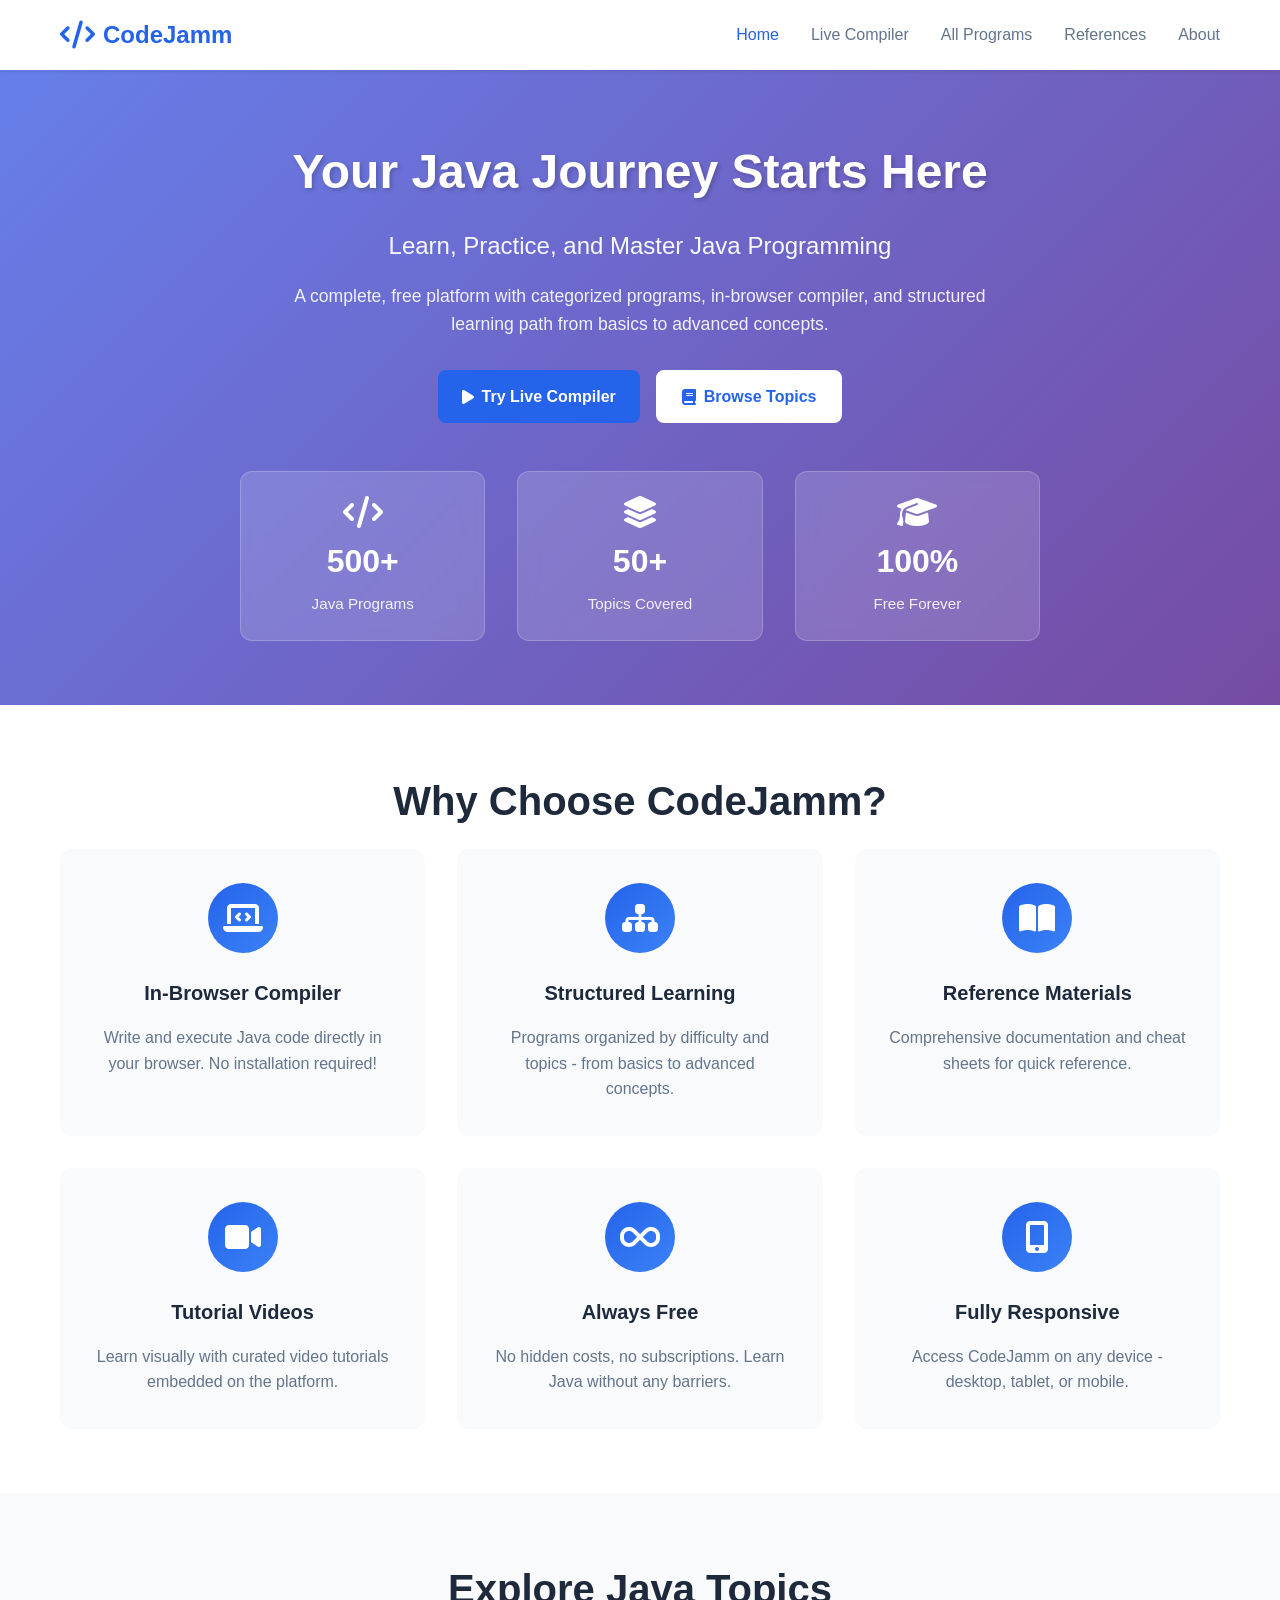
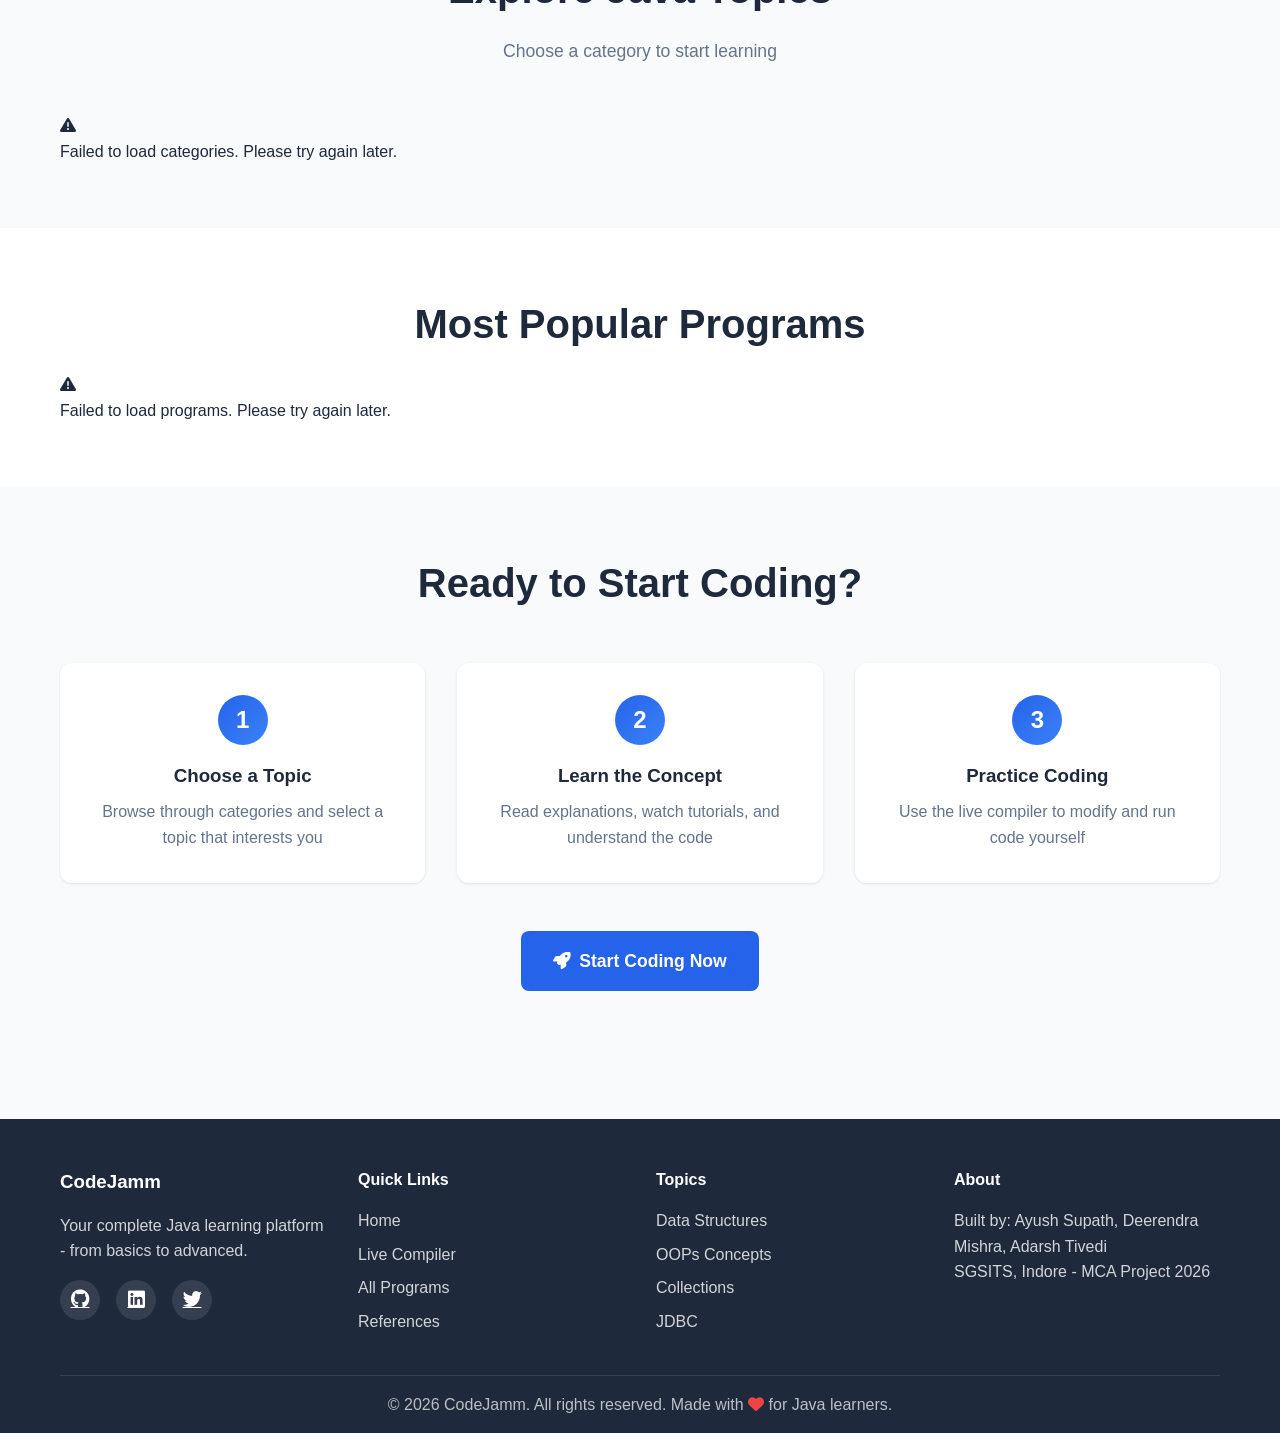
==== frontend/index.html @ 539b36c5 "first commit" ====
<!DOCTYPE html>
<html lang="en">
<head>
    <meta charset="UTF-8">
    <meta name="viewport" content="width=device-width, initial-scale=1.0">
    <title>CodeJamm - Your Java Journey Starts Here</title>
    <link rel="stylesheet" href="css/style.css">
    <link rel="stylesheet" href="https://cdnjs.cloudflare.com/ajax/libs/font-awesome/6.4.0/css/all.min.css">
</head>
<body>
    <!-- Navigation Bar -->
    <nav class="navbar">
        <div class="container">
            <div class="nav-brand">
                <i class="fas fa-code"></i>
                <span>CodeJamm</span>
            </div>
            <ul class="nav-menu">
                <li><a href="index.html" class="active">Home</a></li>
                <li><a href="compiler.html">Live Compiler</a></li>
                <li><a href="programs.html">All Programs</a></li>
                <li><a href="references.html">References</a></li>
                <li><a href="about.html">About</a></li>
            </ul>
            <div class="mobile-menu-toggle">
                <i class="fas fa-bars"></i>
            </div>
        </div>
    </nav>

    <!-- Hero Section -->
    <section class="hero">
        <div class="container">
            <div class="hero-content">
                <h1>Your Java Journey Starts Here</h1>
                <p class="hero-subtitle">Learn, Practice, and Master Java Programming</p>
                <p class="hero-description">
                    A complete, free platform with categorized programs, in-browser compiler, 
                    and structured learning path from basics to advanced concepts.
                </p>
                <div class="hero-buttons">
                    <a href="compiler.html" class="btn btn-primary">
                        <i class="fas fa-play"></i> Try Live Compiler
                    </a>
                    <a href="#categories" class="btn btn-secondary">
                        <i class="fas fa-book"></i> Browse Topics
                    </a>
                </div>
            </div>
            <div class="hero-stats">
                <div class="stat-card">
                    <i class="fas fa-code"></i>
                    <h3 id="total-programs">500+</h3>
                    <p>Java Programs</p>
                </div>
                <div class="stat-card">
                    <i class="fas fa-layer-group"></i>
                    <h3 id="total-topics">50+</h3>
                    <p>Topics Covered</p>
                </div>
                <div class="stat-card">
                    <i class="fas fa-graduation-cap"></i>
                    <h3>100%</h3>
                    <p>Free Forever</p>
                </div>
            </div>
        </div>
    </section>

    <!-- Features Section -->
    <section class="features">
        <div class="container">
            <h2 class="section-title">Why Choose CodeJamm?</h2>
            <div class="features-grid">
                <div class="feature-card">
                    <div class="feature-icon">
                        <i class="fas fa-laptop-code"></i>
                    </div>
                    <h3>In-Browser Compiler</h3>
                    <p>Write and execute Java code directly in your browser. No installation required!</p>
                </div>
                <div class="feature-card">
                    <div class="feature-icon">
                        <i class="fas fa-sitemap"></i>
                    </div>
                    <h3>Structured Learning</h3>
                    <p>Programs organized by difficulty and topics - from basics to advanced concepts.</p>
                </div>
                <div class="feature-card">
                    <div class="feature-icon">
                        <i class="fas fa-book-open"></i>
                    </div>
                    <h3>Reference Materials</h3>
                    <p>Comprehensive documentation and cheat sheets for quick reference.</p>
                </div>
                <div class="feature-card">
                    <div class="feature-icon">
                        <i class="fas fa-video"></i>
                    </div>
                    <h3>Tutorial Videos</h3>
                    <p>Learn visually with curated video tutorials embedded on the platform.</p>
                </div>
                <div class="feature-card">
                    <div class="feature-icon">
                        <i class="fas fa-infinity"></i>
                    </div>
                    <h3>Always Free</h3>
                    <p>No hidden costs, no subscriptions. Learn Java without any barriers.</p>
                </div>
                <div class="feature-card">
                    <div class="feature-icon">
                        <i class="fas fa-mobile-alt"></i>
                    </div>
                    <h3>Fully Responsive</h3>
                    <p>Access CodeJamm on any device - desktop, tablet, or mobile.</p>
                </div>
            </div>
        </div>
    </section>

    <!-- Categories Section -->
    <section id="categories" class="categories">
        <div class="container">
            <h2 class="section-title">Explore Java Topics</h2>
            <p class="section-subtitle">Choose a category to start learning</p>
            <div class="categories-grid" id="categories-container">
                <!-- Categories will be loaded dynamically -->
                <div class="loading">
                    <i class="fas fa-spinner fa-spin"></i> Loading categories...
                </div>
            </div>
        </div>
    </section>

    <!-- Popular Programs Section -->
    <section class="popular-programs">
        <div class="container">
            <h2 class="section-title">Most Popular Programs</h2>
            <div class="programs-grid" id="popular-programs">
                <!-- Programs will be loaded dynamically -->
                <div class="loading">
                    <i class="fas fa-spinner fa-spin"></i> Loading programs...
                </div>
            </div>
        </div>
    </section>

    <!-- Quick Start Section -->
    <section class="quick-start">
        <div class="container">
            <h2 class="section-title">Ready to Start Coding?</h2>
            <div class="quick-start-content">
                <div class="quick-start-steps">
                    <div class="step">
                        <div class="step-number">1</div>
                        <h3>Choose a Topic</h3>
                        <p>Browse through categories and select a topic that interests you</p>
                    </div>
                    <div class="step">
                        <div class="step-number">2</div>
                        <h3>Learn the Concept</h3>
                        <p>Read explanations, watch tutorials, and understand the code</p>
                    </div>
                    <div class="step">
                        <div class="step-number">3</div>
                        <h3>Practice Coding</h3>
                        <p>Use the live compiler to modify and run code yourself</p>
                    </div>
                </div>
                <a href="compiler.html" class="btn btn-large btn-primary">
                    <i class="fas fa-rocket"></i> Start Coding Now
                </a>
            </div>
        </div>
    </section>

    <!-- Footer -->
    <footer class="footer">
        <div class="container">
            <div class="footer-content">
                <div class="footer-section">
                    <h3>CodeJamm</h3>
                    <p>Your complete Java learning platform - from basics to advanced.</p>
                    <div class="footer-social">
                        <a href="#"><i class="fab fa-github"></i></a>
                        <a href="#"><i class="fab fa-linkedin"></i></a>
                        <a href="#"><i class="fab fa-twitter"></i></a>
                    </div>
                </div>
                <div class="footer-section">
                    <h4>Quick Links</h4>
                    <ul>
                        <li><a href="index.html">Home</a></li>
                        <li><a href="compiler.html">Live Compiler</a></li>
                        <li><a href="programs.html">All Programs</a></li>
                        <li><a href="references.html">References</a></li>
                    </ul>
                </div>
                <div class="footer-section">
                    <h4>Topics</h4>
                    <ul>
                        <li><a href="#">Data Structures</a></li>
                        <li><a href="#">OOPs Concepts</a></li>
                        <li><a href="#">Collections</a></li>
                        <li><a href="#">JDBC</a></li>
                    </ul>
                </div>
                <div class="footer-section">
                    <h4>About</h4>
                    <p>Built by: Ayush Supath, Deerendra Mishra, Adarsh Tivedi</p>
                    <p>SGSITS, Indore - MCA Project 2026</p>
                </div>
            </div>
            <div class="footer-bottom">
                <p>&copy; 2026 CodeJamm. All rights reserved. Made with <i class="fas fa-heart"></i> for Java learners.</p>
            </div>
        </div>
    </footer>

    <script src="js/config.js"></script>
    <script src="js/api.js"></script>
    <script src="js/home.js"></script>
</body>
</html>
---- frontend/css/style.css ----
/* CodeJamm - Main Stylesheet */

/* CSS Variables */
:root {
    --primary-color: #2563eb;
    --primary-dark: #1d4ed8;
    --primary-light: #3b82f6;
    --secondary-color: #10b981;
    --secondary-dark: #059669;
    --accent-color: #f59e0b;
    --bg-color: #f8fafc;
    --card-bg: #ffffff;
    --text-primary: #1e293b;
    --text-secondary: #64748b;
    --border-color: #e2e8f0;
    --shadow-sm: 0 1px 3px rgba(0, 0, 0, 0.1);
    --shadow-md: 0 4px 6px rgba(0, 0, 0, 0.1);
    --shadow-lg: 0 10px 15px rgba(0, 0, 0, 0.1);
    --transition: all 0.3s ease;
}

/* Reset and Base Styles */
* {
    margin: 0;
    padding: 0;
    box-sizing: border-box;
}

body {
    font-family: 'Inter', -apple-system, BlinkMacSystemFont, 'Segoe UI', Roboto, sans-serif;
    line-height: 1.6;
    color: var(--text-primary);
    background-color: var(--bg-color);
}

.container {
    max-width: 1200px;
    margin: 0 auto;
    padding: 0 20px;
}

/* Navigation Bar */
.navbar {
    background: var(--card-bg);
    box-shadow: var(--shadow-sm);
    position: sticky;
    top: 0;
    z-index: 1000;
    padding: 1rem 0;
}

.navbar .container {
    display: flex;
    justify-content: space-between;
    align-items: center;
}

.nav-brand {
    display: flex;
    align-items: center;
    gap: 0.5rem;
    font-size: 1.5rem;
    font-weight: 700;
    color: var(--primary-color);
}

.nav-brand i {
    font-size: 1.75rem;
}

.nav-menu {
    display: flex;
    list-style: none;
    gap: 2rem;
}

.nav-menu a {
    text-decoration: none;
    color: var(--text-secondary);
    font-weight: 500;
    transition: var(--transition);
}

.nav-menu a:hover,
.nav-menu a.active {
    color: var(--primary-color);
}

.mobile-menu-toggle {
    display: none;
    font-size: 1.5rem;
    cursor: pointer;
    color: var(--text-primary);
}

/* Hero Section */
.hero {
    background: linear-gradient(135deg, #667eea 0%, #764ba2 100%);
    color: white;
    padding: 4rem 0;
    text-align: center;
}

.hero-content h1 {
    font-size: 3rem;
    font-weight: 800;
    margin-bottom: 1rem;
    text-shadow: 2px 2px 4px rgba(0, 0, 0, 0.2);
}

.hero-subtitle {
    font-size: 1.5rem;
    margin-bottom: 1rem;
    opacity: 0.95;
}

.hero-description {
    font-size: 1.1rem;
    max-width: 700px;
    margin: 0 auto 2rem;
    opacity: 0.9;
}

.hero-buttons {
    display: flex;
    gap: 1rem;
    justify-content: center;
    margin-bottom: 3rem;
}

.hero-stats {
    display: grid;
    grid-template-columns: repeat(3, 1fr);
    gap: 2rem;
    max-width: 800px;
    margin: 0 auto;
}

.stat-card {
    background: rgba(255, 255, 255, 0.15);
    backdrop-filter: blur(10px);
    padding: 1.5rem;
    border-radius: 12px;
    border: 1px solid rgba(255, 255, 255, 0.2);
}

.stat-card i {
    font-size: 2rem;
    margin-bottom: 0.5rem;
}

.stat-card h3 {
    font-size: 2rem;
    font-weight: 700;
    margin-bottom: 0.25rem;
}

.stat-card p {
    font-size: 0.95rem;
    opacity: 0.9;
}

/* Buttons */
.btn {
    display: inline-flex;
    align-items: center;
    gap: 0.5rem;
    padding: 0.75rem 1.5rem;
    border: none;
    border-radius: 8px;
    font-size: 1rem;
    font-weight: 600;
    cursor: pointer;
    transition: var(--transition);
    text-decoration: none;
}

.btn-primary {
    background: var(--primary-color);
    color: white;
}

.btn-primary:hover {
    background: var(--primary-dark);
    transform: translateY(-2px);
    box-shadow: var(--shadow-md);
}

.btn-secondary {
    background: white;
    color: var(--primary-color);
    border: 2px solid white;
}

.btn-secondary:hover {
    background: transparent;
    color: white;
}

.btn-success {
    background: var(--secondary-color);
    color: white;
}

.btn-success:hover {
    background: var(--secondary-dark);
}

.btn-sm {
    padding: 0.5rem 1rem;
    font-size: 0.9rem;
}

.btn-xs {
    padding: 0.25rem 0.75rem;
    font-size: 0.85rem;
}

.btn-large {
    padding: 1rem 2rem;
    font-size: 1.1rem;
}

/* Section Titles */
.section-title {
    font-size: 2.5rem;
    font-weight: 700;
    text-align: center;
    margin-bottom: 1rem;
    color: var(--text-primary);
}

.section-subtitle {
    text-align: center;
    color: var(--text-secondary);
    font-size: 1.1rem;
    margin-bottom: 3rem;
}

/* Features Section */
.features {
    padding: 4rem 0;
    background: white;
}

.features-grid {
    display: grid;
    grid-template-columns: repeat(3, 1fr);
    gap: 2rem;
}

.feature-card {
    padding: 2rem;
    background: var(--bg-color);
    border-radius: 12px;
    text-align: center;
    transition: var(--transition);
    border: 2px solid transparent;
}

.feature-card:hover {
    transform: translateY(-5px);
    box-shadow: var(--shadow-lg);
    border-color: var(--primary-color);
}

.feature-icon {
    width: 70px;
    height: 70px;
    background: linear-gradient(135deg, var(--primary-color), var(--primary-light));
    border-radius: 50%;
    display: flex;
    align-items: center;
    justify-content: center;
    margin: 0 auto 1.5rem;
    color: white;
    font-size: 2rem;
}

.feature-card h3 {
    font-size: 1.25rem;
    margin-bottom: 1rem;
    color: var(--text-primary);
}

.feature-card p {
    color: var(--text-secondary);
    line-height: 1.6;
}

/* Categories Section */
.categories {
    padding: 4rem 0;
}

.categories-grid {
    display: grid;
    grid-template-columns: repeat(auto-fill, minmax(280px, 1fr));
    gap: 1.5rem;
}

.category-card {
    background: white;
    padding: 1.5rem;
    border-radius: 12px;
    box-shadow: var(--shadow-sm);
    transition: var(--transition);
    cursor: pointer;
    border: 2px solid transparent;
}

.category-card:hover {
    transform: translateY(-3px);
    box-shadow: var(--shadow-md);
    border-color: var(--primary-color);
}

.category-header {
    display: flex;
    align-items: center;
    gap: 1rem;
    margin-bottom: 1rem;
}

.category-icon {
    width: 50px;
    height: 50px;
    background: linear-gradient(135deg, var(--primary-color), var(--primary-light));
    border-radius: 10px;
    display: flex;
    align-items: center;
    justify-content: center;
    color: white;
    font-size: 1.5rem;
}

.category-card h3 {
    font-size: 1.2rem;
    color: var(--text-primary);
}

.category-card p {
    color: var(--text-secondary);
    font-size: 0.95rem;
    line-height: 1.5;
}

/* Programs Grid */
.programs-grid {
    display: grid;
    grid-template-columns: repeat(auto-fill, minmax(300px, 1fr));
    gap: 1.5rem;
}

.program-card {
    background: white;
    padding: 1.5rem;
    border-radius: 12px;
    box-shadow: var(--shadow-sm);
    transition: var(--transition);
    cursor: pointer;
}

.program-card:hover {
    transform: translateY(-3px);
    box-shadow: var(--shadow-md);
}

.program-header {
    margin-bottom: 1rem;
}

.program-card h3 {
    font-size: 1.1rem;
    color: var(--text-primary);
    margin-bottom: 0.5rem;
}

.program-badge {
    display: inline-block;
    padding: 0.25rem 0.75rem;
    border-radius: 20px;
    font-size: 0.75rem;
    font-weight: 600;
    text-transform: uppercase;
}

.badge-easy {
    background: #dcfce7;
    color: #166534;
}

.badge-moderate {
    background: #fef3c7;
    color: #92400e;
}

.badge-advanced {
    background: #fee2e2;
    color: #991b1b;
}

.program-card p {
    color: var(--text-secondary);
    font-size: 0.9rem;
    line-height: 1.5;
    margin-bottom: 1rem;
}

.program-footer {
    display: flex;
    justify-content: space-between;
    align-items: center;
    font-size: 0.85rem;
    color: var(--text-secondary);
}

/* Popular Programs */
.popular-programs {
    padding: 4rem 0;
    background: white;
}

/* Quick Start */
.quick-start {
    padding: 4rem 0;
    text-align: center;
}

.quick-start-steps {
    display: grid;
    grid-template-columns: repeat(3, 1fr);
    gap: 2rem;
    margin: 3rem 0;
}

.step {
    padding: 2rem;
    background: white;
    border-radius: 12px;
    box-shadow: var(--shadow-sm);
}

.step-number {
    width: 50px;
    height: 50px;
    background: linear-gradient(135deg, var(--primary-color), var(--primary-light));
    color: white;
    border-radius: 50%;
    display: flex;
    align-items: center;
    justify-content: center;
    font-size: 1.5rem;
    font-weight: 700;
    margin: 0 auto 1rem;
}

.step h3 {
    margin-bottom: 0.5rem;
    color: var(--text-primary);
}

.step p {
    color: var(--text-secondary);
}

/* Loading State */
.loading {
    text-align: center;
    padding: 3rem;
    color: var(--text-secondary);
    font-size: 1.1rem;
}

.loading i {
    font-size: 2rem;
    margin-bottom: 1rem;
    display: block;
}

/* Footer */
.footer {
    background: var(--text-primary);
    color: white;
    padding: 3rem 0 1rem;
    margin-top: 4rem;
}

.footer-content {
    display: grid;
    grid-template-columns: repeat(4, 1fr);
    gap: 2rem;
    margin-bottom: 2rem;
}

.footer-section h3,
.footer-section h4 {
    margin-bottom: 1rem;
    color: white;
}

.footer-section p {
    color: rgba(255, 255, 255, 0.8);
    line-height: 1.6;
}

.footer-section ul {
    list-style: none;
}

.footer-section ul li {
    margin-bottom: 0.5rem;
}

.footer-section ul li a {
    color: rgba(255, 255, 255, 0.8);
    text-decoration: none;
    transition: var(--transition);
}

.footer-section ul li a:hover {
    color: var(--primary-light);
}

.footer-social {
    display: flex;
    gap: 1rem;
    margin-top: 1rem;
}

.footer-social a {
    width: 40px;
    height: 40px;
    background: rgba(255, 255, 255, 0.1);
    border-radius: 50%;
    display: flex;
    align-items: center;
    justify-content: center;
    color: white;
    font-size: 1.2rem;
    transition: var(--transition);
}

.footer-social a:hover {
    background: var(--primary-color);
    transform: translateY(-3px);
}

.footer-bottom {
    border-top: 1px solid rgba(255, 255, 255, 0.1);
    padding-top: 1rem;
    text-align: center;
    color: rgba(255, 255, 255, 0.7);
}

.footer-bottom i {
    color: #ef4444;
}

/* Responsive Design */
@media (max-width: 768px) {
    .nav-menu {
        display: none;
    }
    
    .mobile-menu-toggle {
        display: block;
    }
    
    .hero-content h1 {
        font-size: 2rem;
    }
    
    .hero-stats {
        grid-template-columns: 1fr;
        gap: 1rem;
    }
    
    .hero-buttons {
        flex-direction: column;
    }
    
    .features-grid {
        grid-template-columns: 1fr;
    }
    
    .categories-grid {
        grid-template-columns: 1fr;
    }
    
    .programs-grid {
        grid-template-columns: 1fr;
    }
    
    .quick-start-steps {
        grid-template-columns: 1fr;
    }
    
    .footer-content {
        grid-template-columns: 1fr;
    }
}
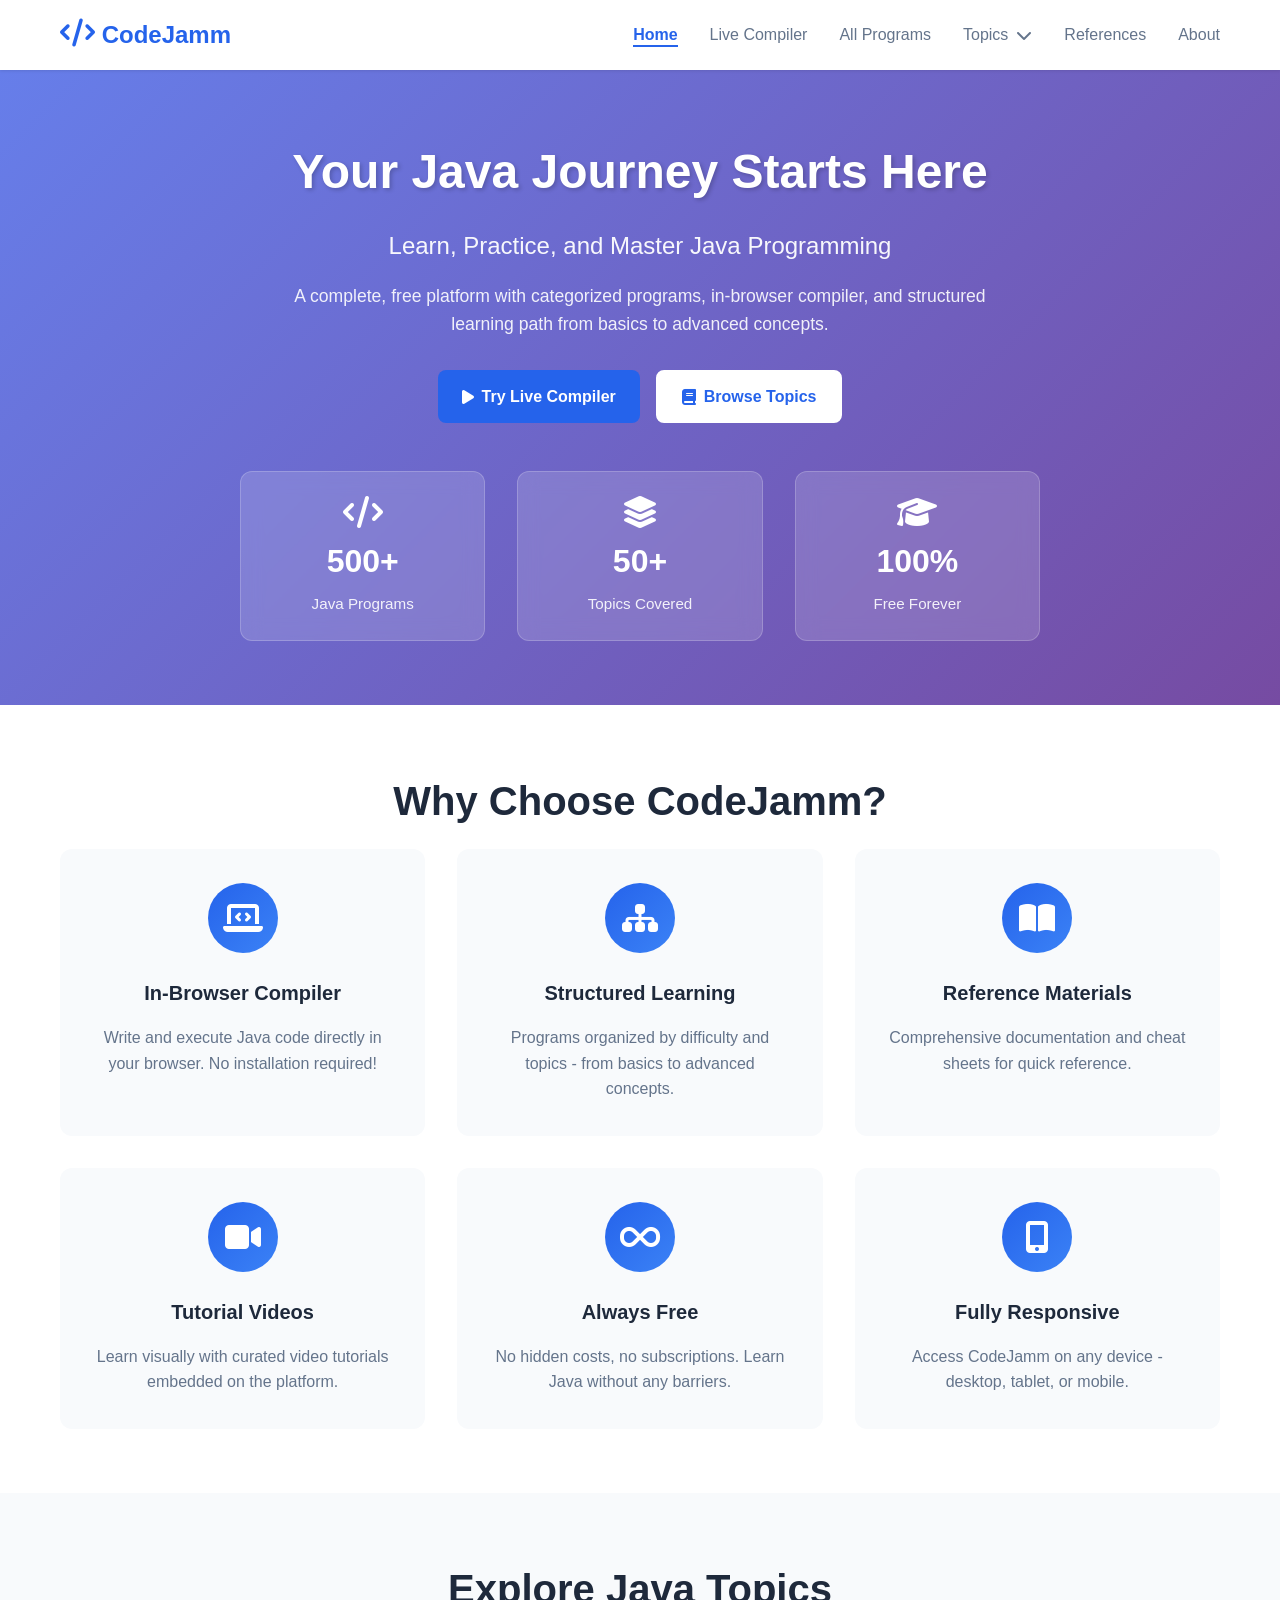
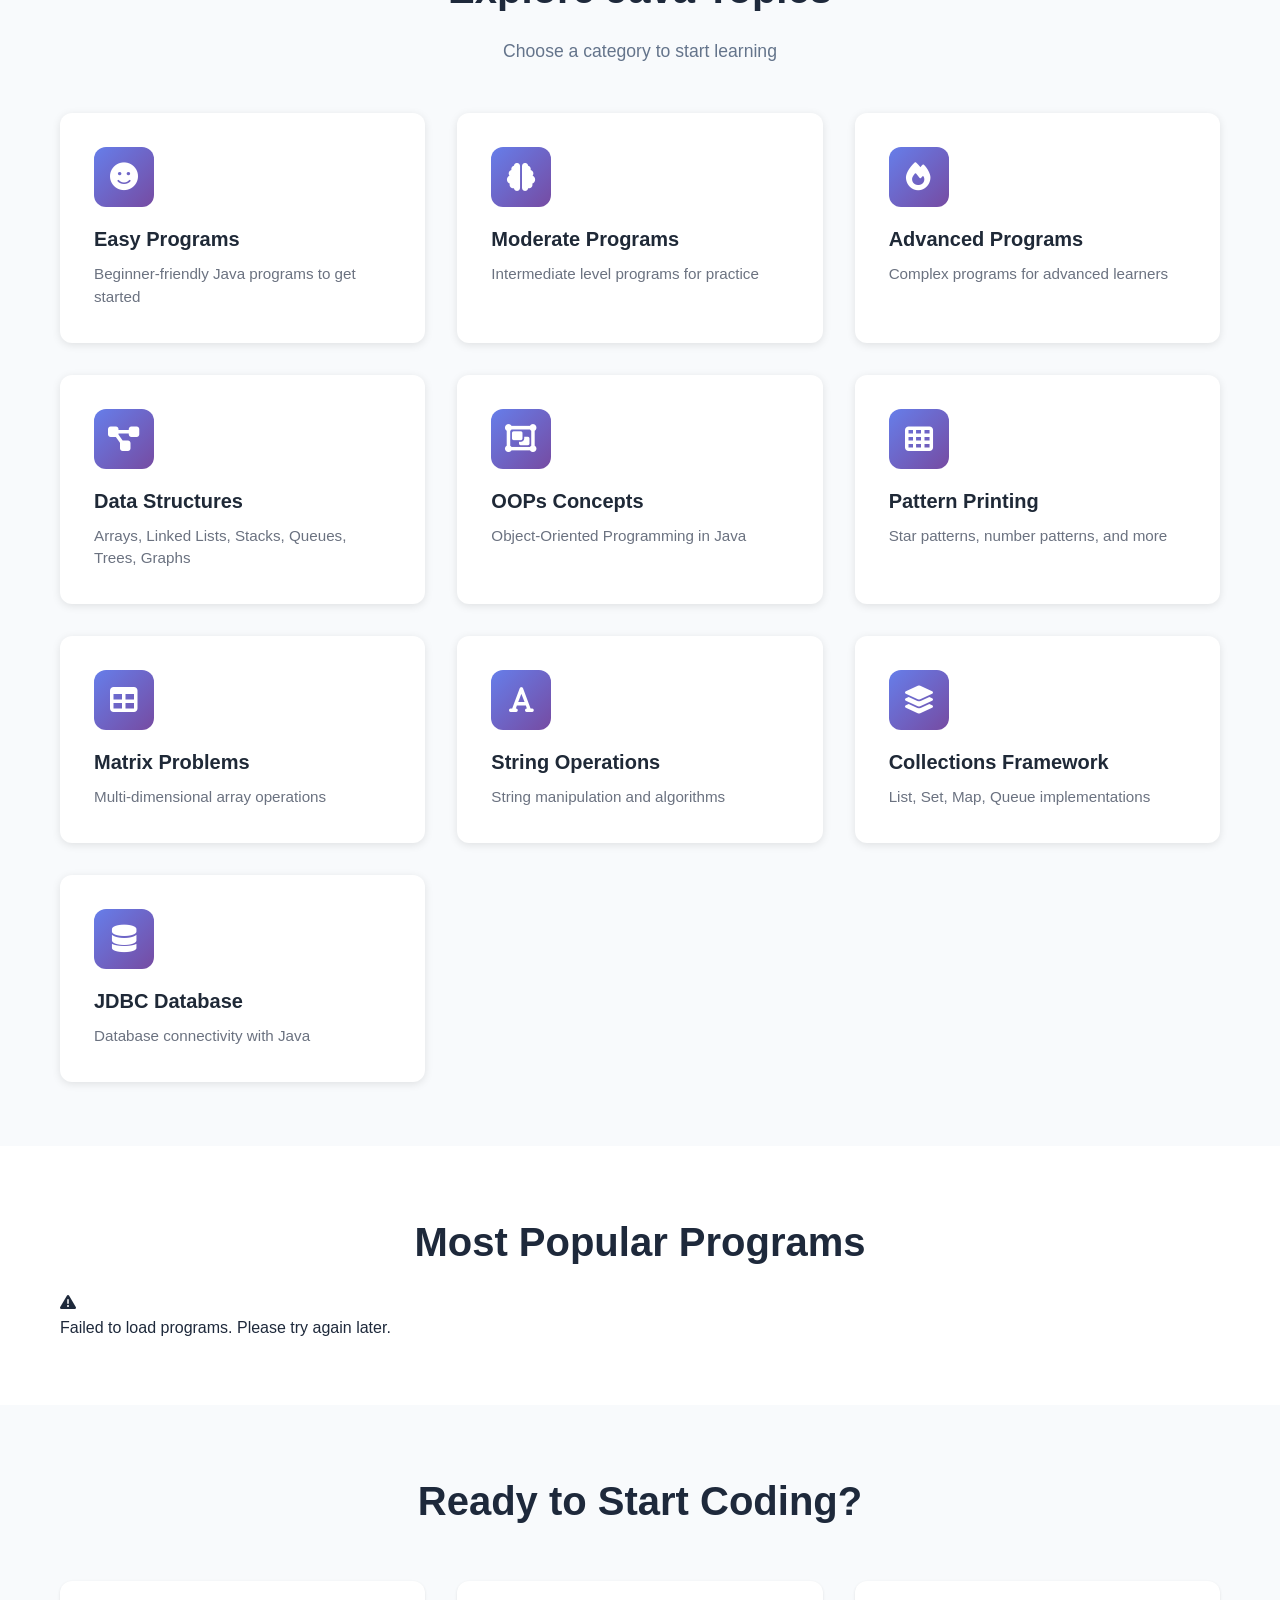
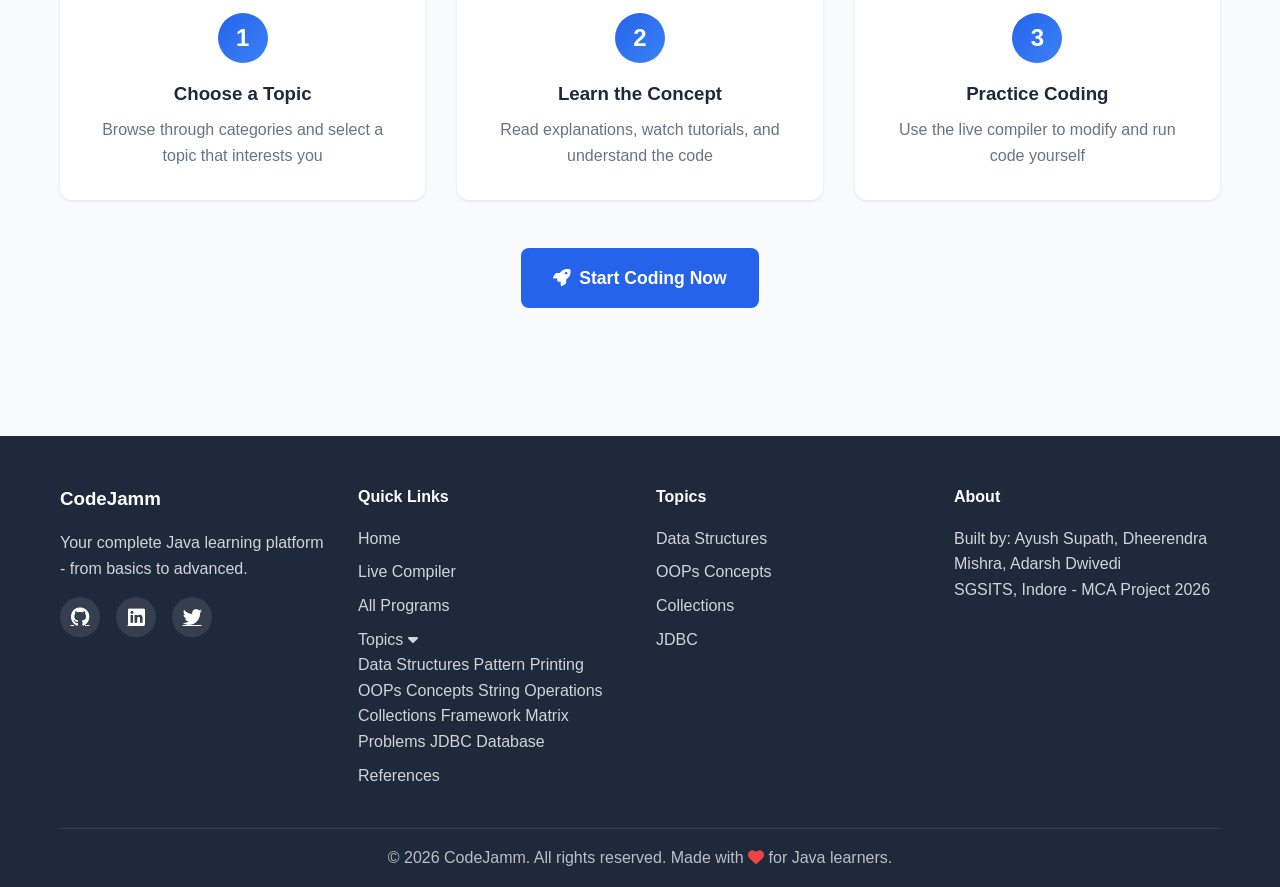
==== commit 287a9140: "Bhai hogya change badi mehnat lagi" ====
--- a/frontend/index.html
+++ b/frontend/index.html
@@ -1,5 +1,6 @@
 <!DOCTYPE html>
 <html lang="en">
+
 <head>
     <meta charset="UTF-8">
     <meta name="viewport" content="width=device-width, initial-scale=1.0">
@@ -7,24 +8,48 @@
     <link rel="stylesheet" href="css/style.css">
     <link rel="stylesheet" href="https://cdnjs.cloudflare.com/ajax/libs/font-awesome/6.4.0/css/all.min.css">
 </head>
+
 <body>
     <!-- Navigation Bar -->
     <nav class="navbar">
         <div class="container">
             <div class="nav-brand">
-                <i class="fas fa-code"></i>
-                <span>CodeJamm</span>
-            </div>
+                <a href="index.html" style="color: inherit; text-decoration: none;">
+                    <i class="fas fa-code"></i> CodeJamm
+                </a>
+            </div>
+
             <ul class="nav-menu">
-                <li><a href="index.html" class="active">Home</a></li>
+                <li><a href="index.html">Home</a></li>
+
                 <li><a href="compiler.html">Live Compiler</a></li>
+
                 <li><a href="programs.html">All Programs</a></li>
+
+                <li class="dropdown">
+                    <a href="#" class="dropdown-toggle">
+                        Topics <i class="fas fa-chevron-down"></i>
+                    </a>
+                    <ul class="dropdown-menu">
+                        <li><a href="data-structures.html">Data Structures</a></li>
+                        <li><a href="patterns.html">Pattern Printing</a></li>
+                        <li><a href="oops.html">OOPs Concepts</a></li>
+                        <li><a href="strings.html">String Operations</a></li>
+                        <li><a href="collections.html">Collections Framework</a></li>
+                        <li><a href="matrix.html">Matrix Problems</a></li>
+                        <li><a href="jdbc.html">JDBC Database</a></li>
+                    </ul>
+                </li>
+
                 <li><a href="references.html">References</a></li>
+
                 <li><a href="about.html">About</a></li>
             </ul>
-            <div class="mobile-menu-toggle">
+
+            <button class="mobile-menu-toggle"
+                style="background:none; border:none; font-size:1.5rem; color:var(--text-primary); cursor:pointer;">
                 <i class="fas fa-bars"></i>
-            </div>
+            </button>
         </div>
     </nav>
 
@@ -35,7 +60,7 @@
                 <h1>Your Java Journey Starts Here</h1>
                 <p class="hero-subtitle">Learn, Practice, and Master Java Programming</p>
                 <p class="hero-description">
-                    A complete, free platform with categorized programs, in-browser compiler, 
+                    A complete, free platform with categorized programs, in-browser compiler,
                     and structured learning path from basics to advanced concepts.
                 </p>
                 <div class="hero-buttons">
@@ -123,11 +148,97 @@
         <div class="container">
             <h2 class="section-title">Explore Java Topics</h2>
             <p class="section-subtitle">Choose a category to start learning</p>
-            <div class="categories-grid" id="categories-container">
-                <!-- Categories will be loaded dynamically -->
-                <div class="loading">
-                    <i class="fas fa-spinner fa-spin"></i> Loading categories...
-                </div>
+
+            <div class="categories-grid">
+                <!-- Easy Programs Card -->
+                <a href="programs.html?difficulty=EASY" class="category-card">
+                    <div class="category-icon">
+                        <i class="fas fa-smile"></i>
+                    </div>
+                    <h3>Easy Programs</h3>
+                    <p>Beginner-friendly Java programs to get started</p>
+                </a>
+
+                <!-- Moderate Programs Card -->
+                <a href="programs.html?difficulty=MODERATE" class="category-card">
+                    <div class="category-icon">
+                        <i class="fas fa-brain"></i>
+                    </div>
+                    <h3>Moderate Programs</h3>
+                    <p>Intermediate level programs for practice</p>
+                </a>
+
+                <!-- Advanced Programs Card -->
+                <a href="programs.html?difficulty=ADVANCED" class="category-card">
+                    <div class="category-icon">
+                        <i class="fas fa-fire"></i>
+                    </div>
+                    <h3>Advanced Programs</h3>
+                    <p>Complex programs for advanced learners</p>
+                </a>
+
+                <!-- Data Structures Card -->
+                <a href="data-structures.html" class="category-card">
+                    <div class="category-icon">
+                        <i class="fas fa-project-diagram"></i>
+                    </div>
+                    <h3>Data Structures</h3>
+                    <p>Arrays, Linked Lists, Stacks, Queues, Trees, Graphs</p>
+                </a>
+
+                <!-- OOPs Concepts Card -->
+                <a href="oops.html" class="category-card">
+                    <div class="category-icon">
+                        <i class="fas fa-object-group"></i>
+                    </div>
+                    <h3>OOPs Concepts</h3>
+                    <p>Object-Oriented Programming in Java</p>
+                </a>
+
+                <!-- Pattern Printing Card -->
+                <a href="patterns.html" class="category-card">
+                    <div class="category-icon">
+                        <i class="fas fa-th"></i>
+                    </div>
+                    <h3>Pattern Printing</h3>
+                    <p>Star patterns, number patterns, and more</p>
+                </a>
+
+                <!-- Matrix Problems Card -->
+                <a href="matrix.html" class="category-card">
+                    <div class="category-icon">
+                        <i class="fas fa-table"></i>
+                    </div>
+                    <h3>Matrix Problems</h3>
+                    <p>Multi-dimensional array operations</p>
+                </a>
+
+                <!-- String Operations Card -->
+                <a href="strings.html" class="category-card">
+                    <div class="category-icon">
+                        <i class="fas fa-font"></i>
+                    </div>
+                    <h3>String Operations</h3>
+                    <p>String manipulation and algorithms</p>
+                </a>
+
+                <!-- Collections Framework Card -->
+                <a href="collections.html" class="category-card">
+                    <div class="category-icon">
+                        <i class="fas fa-layer-group"></i>
+                    </div>
+                    <h3>Collections Framework</h3>
+                    <p>List, Set, Map, Queue implementations</p>
+                </a>
+
+                <!-- JDBC Database Card -->
+                <a href="jdbc.html" class="category-card">
+                    <div class="category-icon">
+                        <i class="fas fa-database"></i>
+                    </div>
+                    <h3>JDBC Database</h3>
+                    <p>Database connectivity with Java</p>
+                </a>
             </div>
         </div>
     </section>
@@ -193,6 +304,18 @@
                         <li><a href="index.html">Home</a></li>
                         <li><a href="compiler.html">Live Compiler</a></li>
                         <li><a href="programs.html">All Programs</a></li>
+                        <li class="dropdown">
+                            <a href="#" class="dropbtn">Topics <i class="fas fa-caret-down"></i></a>
+                            <div class="dropdown-content">
+                                <a href="data-structures.html">Data Structures</a>
+                                <a href="patterns.html">Pattern Printing</a>
+                                <a href="oops.html">OOPs Concepts</a>
+                                <a href="strings.html">String Operations</a>
+                                <a href="collections.html">Collections Framework</a>
+                                <a href="matrix.html">Matrix Problems</a>
+                                <a href="jdbc.html">JDBC Database</a>
+                            </div>
+                        </li>
                         <li><a href="references.html">References</a></li>
                     </ul>
                 </div>
@@ -207,12 +330,13 @@
                 </div>
                 <div class="footer-section">
                     <h4>About</h4>
-                    <p>Built by: Ayush Supath, Deerendra Mishra, Adarsh Tivedi</p>
+                    <p>Built by: Ayush Supath, Dheerendra Mishra, Adarsh Dwivedi</p>
                     <p>SGSITS, Indore - MCA Project 2026</p>
                 </div>
             </div>
             <div class="footer-bottom">
-                <p>&copy; 2026 CodeJamm. All rights reserved. Made with <i class="fas fa-heart"></i> for Java learners.</p>
+                <p>&copy; 2026 CodeJamm. All rights reserved. Made with <i class="fas fa-heart"></i> for Java learners.
+                </p>
             </div>
         </div>
     </footer>
@@ -221,4 +345,5 @@
     <script src="js/api.js"></script>
     <script src="js/home.js"></script>
 </body>
-</html>
+
+</html>
--- a/frontend/css/style.css
+++ b/frontend/css/style.css
@@ -600,3 +600,146 @@
         grid-template-columns: 1fr;
     }
 }
+/* Dropdown Menu */
+.dropdown {
+    position: relative;
+}
+
+.dropdown-toggle {
+    display: flex;
+    align-items: center;
+    gap: 0.5rem;
+}
+
+.dropdown-menu {
+    position: absolute;
+    top: 100%;
+    left: 0;
+    background: white;
+    min-width: 220px;
+    box-shadow: 0 4px 12px rgba(0, 0, 0, 0.15);
+    border-radius: 8px;
+    padding: 0.5rem 0;
+    opacity: 0;
+    visibility: hidden;
+    transform: translateY(-10px);
+    transition: all 0.3s ease;
+    z-index: 1000;
+}
+
+.dropdown:hover .dropdown-menu {
+    opacity: 1;
+    visibility: visible;
+    transform: translateY(0);
+}
+
+.dropdown-menu li {
+    list-style: none;
+}
+
+.dropdown-menu a {
+    display: block;
+    padding: 0.75rem 1.5rem;
+    color: #333;
+    text-decoration: none;
+    transition: background 0.2s;
+}
+
+.dropdown-menu a:hover {
+    background: #f3f4f6;
+    color: #2563eb;
+}
+
+/* Mobile Responsive */
+@media (max-width: 768px) {
+    .dropdown-menu {
+        position: static;
+        opacity: 1;
+        visibility: visible;
+        transform: none;
+        box-shadow: none;
+        background: transparent;
+        display: none;
+    }
+    
+    .dropdown.active .dropdown-menu {
+        display: block;
+    }
+}
+
+/* Clickable Category Cards */
+.category-card {
+    display: block;
+    background: white;
+    border-radius: 12px;
+    padding: 2rem;
+    box-shadow: 0 2px 8px rgba(0, 0, 0, 0.1);
+    transition: all 0.3s ease;
+    text-decoration: none;
+    color: inherit;
+    cursor: pointer;
+}
+
+.category-card:hover {
+    transform: translateY(-5px);
+    box-shadow: 0 8px 20px rgba(37, 99, 235, 0.2);
+}
+
+.category-icon {
+    width: 60px;
+    height: 60px;
+    background: linear-gradient(135deg, #667eea 0%, #764ba2 100%);
+    border-radius: 12px;
+    display: flex;
+    align-items: center;
+    justify-content: center;
+    margin-bottom: 1rem;
+}
+
+.category-icon i {
+    font-size: 1.75rem;
+    color: white;
+}
+
+.category-card h3 {
+    font-size: 1.25rem;
+    font-weight: 600;
+    margin-bottom: 0.5rem;
+    color: #1f2937;
+}
+
+.category-card p {
+    color: #6b7280;
+    font-size: 0.95rem;
+    line-height: 1.5;
+}
+
+.categories-grid {
+    display: grid;
+    grid-template-columns: repeat(auto-fit, minmax(280px, 1fr));
+    gap: 2rem;
+    margin-top: 2rem;
+}
+
+@media (max-width: 768px) {
+    .categories-grid {
+        grid-template-columns: 1fr;
+    }
+}
+
+/* Nav Active State (Wait, I'll put it here too) */
+.nav-menu a.active {
+    color: #2563eb;
+    font-weight: 600;
+    position: relative;
+}
+
+.nav-menu a.active::after {
+    content: '';
+    position: absolute;
+    bottom: -4px;
+    left: 0;
+    right: 0;
+    height: 2px;
+    background: #2563eb;
+}
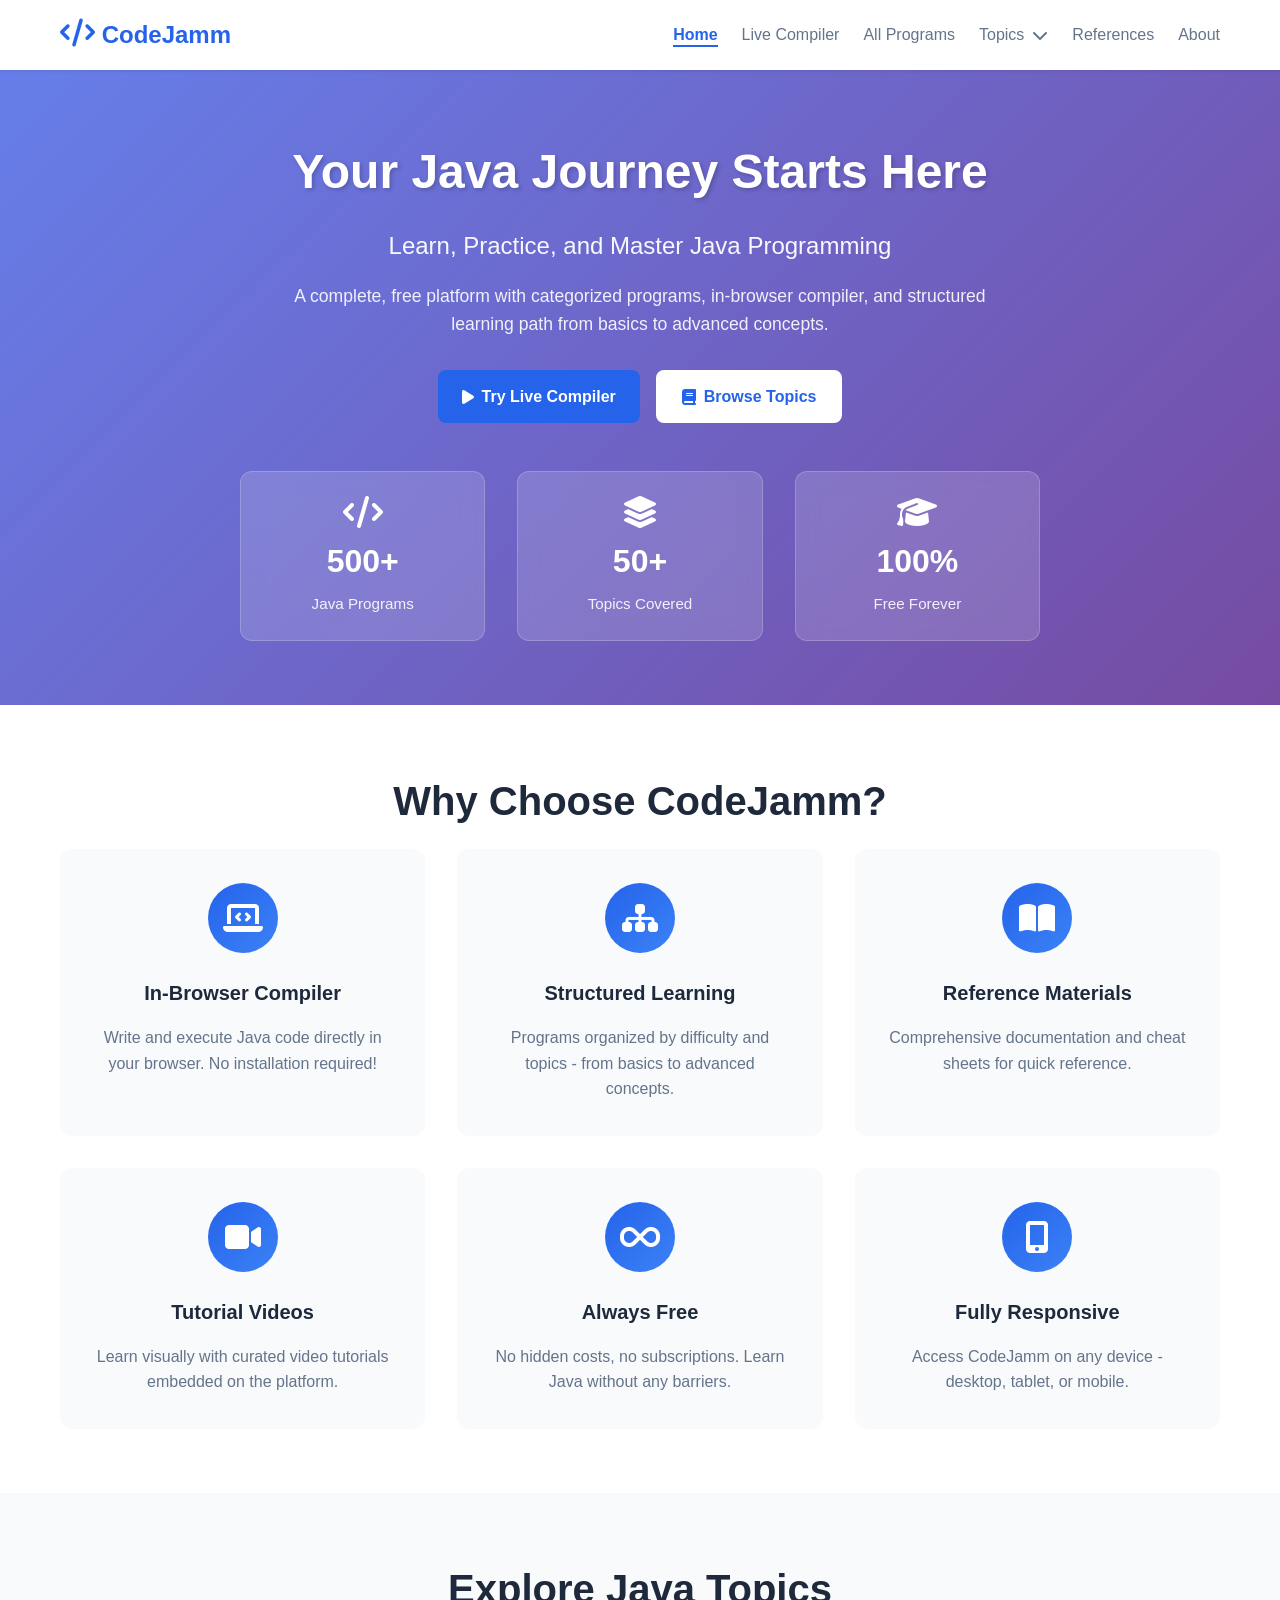
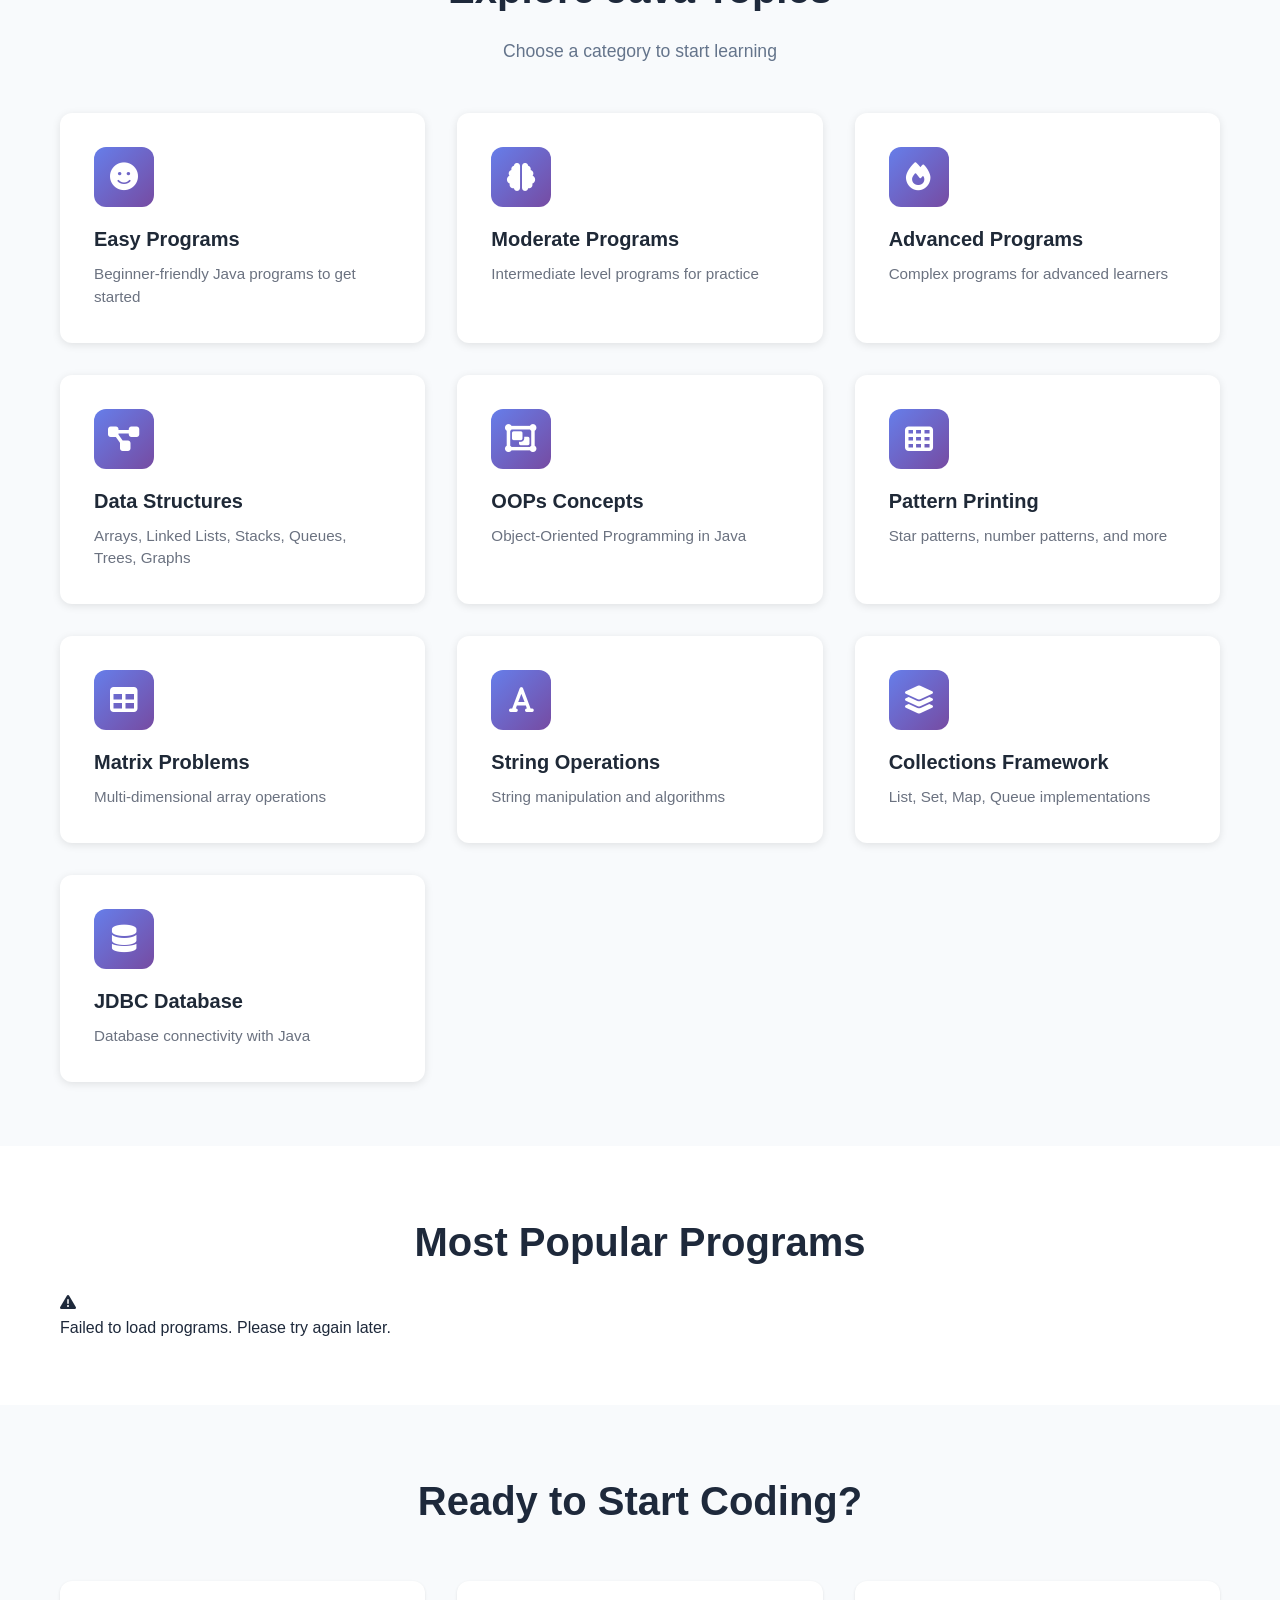
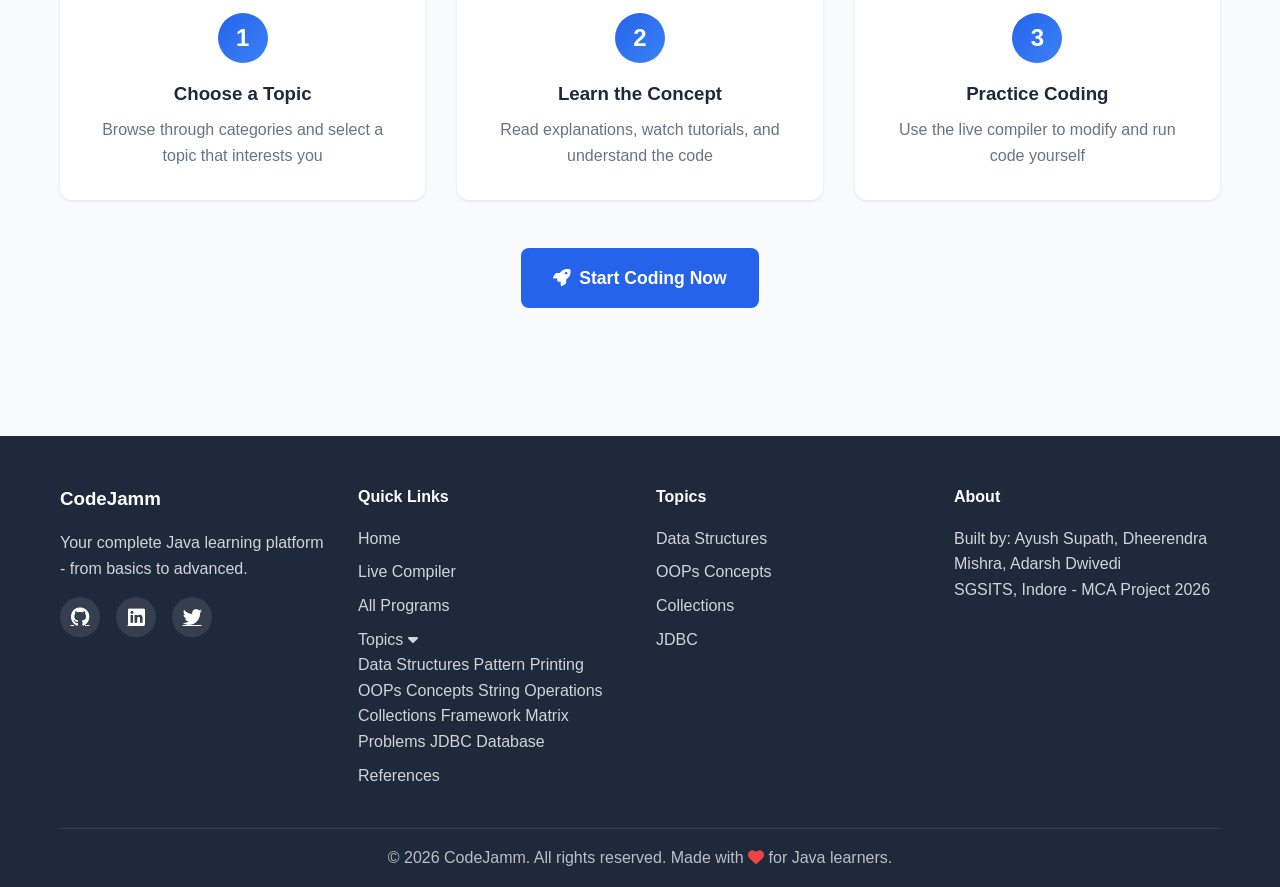
==== commit 56ba526f: "Aur program dal diye he" ====
--- a/frontend/index.html
+++ b/frontend/index.html
@@ -44,7 +44,7 @@
                 <li><a href="references.html">References</a></li>
 
                 <li><a href="about.html">About</a></li>
-            </ul>
+        </ul>
 
             <button class="mobile-menu-toggle"
                 style="background:none; border:none; font-size:1.5rem; color:var(--text-primary); cursor:pointer;">
@@ -293,8 +293,8 @@
                     <h3>CodeJamm</h3>
                     <p>Your complete Java learning platform - from basics to advanced.</p>
                     <div class="footer-social">
-                        <a href="#"><i class="fab fa-github"></i></a>
-                        <a href="#"><i class="fab fa-linkedin"></i></a>
+                        <a href="https://github.com/ayushsupath"><i class="fab fa-github"></i></a>
+                        <a href="https://www.linkedin.com/in/ayushsupath/"><i class="fab fa-linkedin"></i></a>
                         <a href="#"><i class="fab fa-twitter"></i></a>
                     </div>
                 </div>
--- a/frontend/css/style.css
+++ b/frontend/css/style.css
@@ -743,3 +743,25 @@
     height: 2px;
     background: #2563eb;
 }
+
+/* Theme Toggle in Navbar */
+.nav-menu {
+    display: flex;
+    align-items: center;
+    gap: 1.5rem;
+}
+
+.theme-toggle {
+    background: none;
+    border: none;
+    cursor: pointer;
+    padding: 0;
+}
+
+/* Mobile responsive */
+@media (max-width: 768px) {
+    .theme-toggle {
+        margin-left: 0;
+        margin-top: 1rem;
+    }
+}
